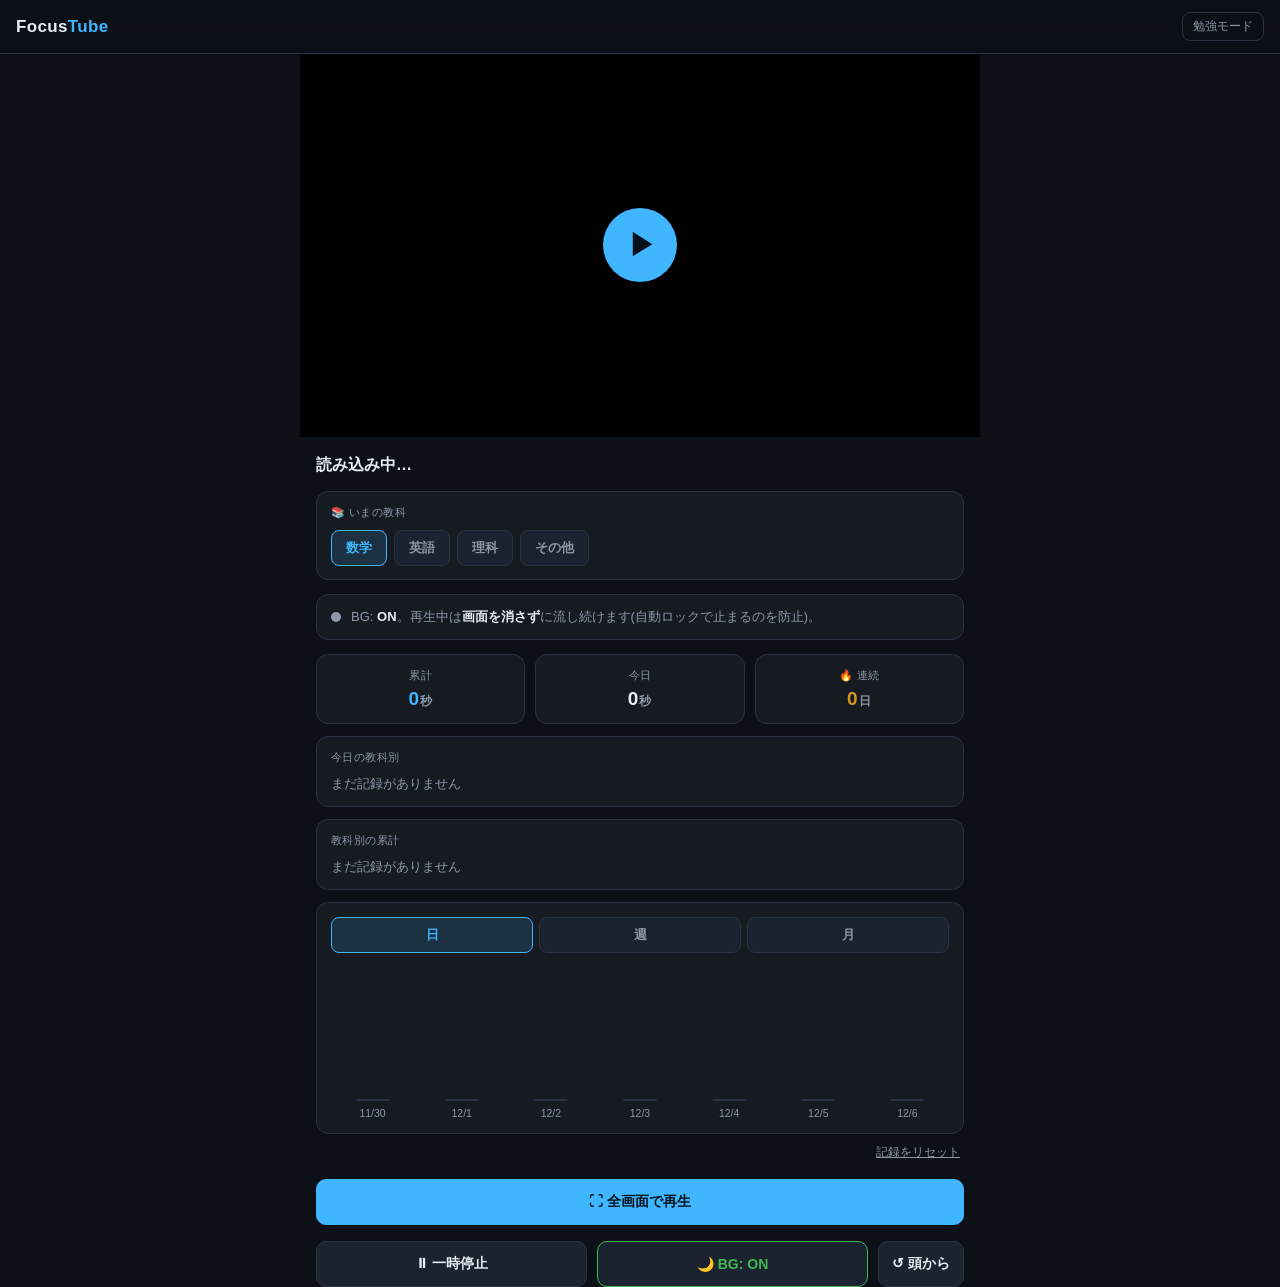
==== index.html @ b12ee4c7 "教科から国語・社会を削除し、教科別の累計を追加 - 教科リストを 数学/英語/理科/その他 に変更 - 全期間の「教科別の累計」をバー付きで表示 - 今日/累計の描画を共通関数にまとめて整理" ====
<!DOCTYPE html>
<html lang="ja">
<head>
<meta charset="UTF-8">
<meta name="viewport" content="width=device-width, initial-scale=1.0, viewport-fit=cover">
<meta name="apple-mobile-web-app-capable" content="yes">
<meta name="apple-mobile-web-app-status-bar-style" content="black-translucent">
<meta name="apple-mobile-web-app-title" content="FocusTube">
<meta name="theme-color" content="#0d1117">
<link rel="manifest" href="manifest.webmanifest">
<link rel="icon" href="icon.svg" type="image/svg+xml">
<link rel="apple-touch-icon" sizes="180x180" href="apple-touch-icon.png">
<title>FocusTube · 勉強BGM</title>
<style>
:root{
  --bg:#0d1117; --panel:#161b22; --panel2:#1c2330; --line:#2a3344;
  --text:#e6edf3; --sub:#8b97a8; --accent:#3fb6ff; --accent-dim:rgba(63,182,255,.14);
  --ok:#3fb950; --warn:#d29922; --err:#ff7b72;
}
*{margin:0;padding:0;box-sizing:border-box;-webkit-tap-highlight-color:transparent}
body{
  background:var(--bg); color:var(--text);
  font-family:-apple-system,"Hiragino Sans","Noto Sans JP",sans-serif;
  min-height:100vh; padding-bottom:env(safe-area-inset-bottom);
}
header{
  position:sticky;top:0;z-index:10;
  background:rgba(13,17,23,.92); backdrop-filter:blur(12px);
  border-bottom:1px solid var(--line);
  padding:calc(12px + env(safe-area-inset-top)) 16px 12px;
  display:flex;align-items:center;justify-content:space-between;
}
header h1{font-size:17px;font-weight:700;letter-spacing:.02em}
header h1 span{color:var(--accent)}
header .badge{font-size:12px;color:var(--sub);border:1px solid var(--line);border-radius:8px;padding:5px 10px}

#playerWrap{
  position:sticky; top:calc(49px + env(safe-area-inset-top)); z-index:9;
  background:#000; aspect-ratio:16/9;
  max-width:680px; margin:0 auto; overflow:hidden;
}
#playerWrap iframe{width:100%;height:100%;display:block}
#poster{
  position:absolute; inset:0; z-index:2; cursor:pointer;
  background-size:cover; background-position:center;
  display:flex; align-items:center; justify-content:center;
}
#poster::before{content:"";position:absolute;inset:0;background:rgba(0,0,0,.35)}
#poster.hide{display:none}
#playBtn{
  position:relative; z-index:1;
  width:74px; height:74px; border-radius:50%;
  background:var(--accent); color:#06121c;
  display:flex; align-items:center; justify-content:center;
  font-size:30px; box-shadow:0 6px 24px rgba(0,0,0,.5);
}
#playBtn span{margin-left:5px}

#info{max-width:680px;margin:0 auto;padding:16px 16px 0}
#vTitle{font-size:16px;font-weight:700;line-height:1.5}

#subjCard{margin-top:14px;background:var(--panel);border:1px solid var(--line);border-radius:12px;padding:13px 14px}
#subjCard .lbl{font-size:11px;color:var(--sub);letter-spacing:.04em;margin-bottom:10px}
#subjBtns{display:flex;flex-wrap:wrap;gap:7px}
#subjBtns .subj{
  background:var(--panel2);border:1px solid var(--line);color:var(--sub);
  border-radius:8px;padding:8px 14px;font-size:13px;font-weight:600;cursor:pointer;
}
#subjBtns .subj.on{background:var(--accent-dim);border-color:var(--accent);color:var(--accent)}

.subjList{margin-top:12px;background:var(--panel);border:1px solid var(--line);border-radius:12px;padding:13px 14px}
.subjList .lbl{font-size:11px;color:var(--sub);letter-spacing:.04em;margin-bottom:11px}
.subjList .row{display:flex;align-items:center;gap:10px;margin-top:9px}
.subjList .row:first-of-type{margin-top:0}
.subjList .nm{font-size:13px;width:50px;min-width:50px;color:var(--text)}
.subjList .barwrap{flex:1;background:var(--panel2);border-radius:6px;height:9px;overflow:hidden}
.subjList .barwrap .b{display:block;height:100%;background:linear-gradient(90deg,var(--accent),#2b7fb8);border-radius:6px;transition:width .3s}
.subjList .tm{font-size:12px;color:var(--sub);min-width:64px;text-align:right;font-variant-numeric:tabular-nums}
.subjList .tm small{margin:0 1px}
.subjList .empty{font-size:12.5px;color:var(--sub)}
#subjTotal .barwrap .b{background:linear-gradient(90deg,var(--warn),#a06f10)}

#bgState{
  margin-top:14px;display:flex;align-items:center;gap:10px;
  background:var(--panel);border:1px solid var(--line);border-radius:12px;padding:12px 14px;
}
#bgDot{width:10px;min-width:10px;height:10px;border-radius:50%;background:var(--sub);transition:background .2s}
#bgDot.on{background:var(--ok);box-shadow:0 0 8px var(--ok)}
#bgText{font-size:13px;color:var(--sub);line-height:1.6}
#bgText b{color:var(--text)}

#stats{margin-top:14px;display:flex;gap:10px}
#stats .stat{flex:1;background:var(--panel);border:1px solid var(--line);border-radius:12px;padding:13px 10px;text-align:center}
#stats .stat .k{font-size:11px;color:var(--sub);letter-spacing:.04em}
#stats .stat .v{font-size:19px;font-weight:700;margin-top:5px;font-variant-numeric:tabular-nums}
#stats .stat .v small{font-size:12px;color:var(--sub);font-weight:600;margin:0 1px}
#stats .stat.total .v{color:var(--accent)}
#stats .stat.streak .v{color:var(--warn)}

#chartCard{margin-top:12px;background:var(--panel);border:1px solid var(--line);border-radius:12px;padding:14px}
#chartTabs{display:flex;gap:6px;margin-bottom:14px}
#chartTabs .tab{flex:1;background:var(--panel2);border:1px solid var(--line);color:var(--sub);border-radius:8px;padding:8px;font-size:13px;font-weight:600;cursor:pointer}
#chartTabs .tab.on{background:var(--accent-dim);border-color:var(--accent);color:var(--accent)}
#chart{display:flex;align-items:flex-end;gap:6px;height:152px}
#chart .col{flex:1;display:flex;flex-direction:column;align-items:center;height:100%;justify-content:flex-end;min-width:0}
#chart .bval{font-size:10px;color:var(--sub);margin-bottom:4px;height:12px;white-space:nowrap;font-variant-numeric:tabular-nums}
#chart .barwrap{flex:1;width:100%;display:flex;align-items:flex-end;justify-content:center}
#chart .bar{width:72%;max-width:34px;min-height:2px;background:linear-gradient(180deg,var(--accent),#2b7fb8);border-radius:5px 5px 0 0;transition:height .3s}
#chart .col.zero .bar{background:var(--line)}
#chart .blab{font-size:10.5px;color:var(--sub);margin-top:6px;white-space:nowrap}

#resetWrap{text-align:right;margin-top:8px}
#resetBtn{background:none;border:none;color:var(--sub);font-size:12px;cursor:pointer;text-decoration:underline;padding:2px 4px}

.controls{max-width:680px;margin:16px auto 0;padding:0 16px;display:flex;gap:10px}
.controls button{
  flex:1;background:var(--panel2);color:var(--text);border:1px solid var(--line);
  border-radius:10px;padding:13px;font-size:14px;font-weight:600;cursor:pointer;
}
.controls button:active{background:var(--panel)}
#bgToggle.on{border-color:var(--ok);color:var(--ok)}
#replay{flex:0 0 auto}
#fsBtn{background:var(--accent);color:#06121c;border-color:var(--accent);font-weight:700}
</style>
</head>
<body>

<header>
  <h1>Focus<span>Tube</span></h1>
  <span class="badge">勉強モード</span>
</header>

<div id="playerWrap">
  <div id="player"></div>
  <div id="poster" style="background-image:url('https://i.ytimg.com/vi/vr9dLvJs7VE/hqdefault.jpg')">
    <div id="playBtn"><span>▶</span></div>
  </div>
</div>

<div id="info">
  <div id="vTitle">読み込み中…</div>

  <div id="subjCard">
    <div class="lbl">📚 いまの教科</div>
    <div id="subjBtns"></div>
  </div>

  <div id="bgState">
    <span id="bgDot"></span>
    <span id="bgText">BG: <b>ON</b>。再生中は<b>画面を消さず</b>に流し続けます(自動ロックで止まるのを防止)。</span>
  </div>
  <div id="stats">
    <div class="stat total"><div class="k">累計</div><div class="v" id="totalV">0<small>秒</small></div></div>
    <div class="stat"><div class="k">今日</div><div class="v" id="todayV">0<small>秒</small></div></div>
    <div class="stat streak"><div class="k">🔥 連続</div><div class="v" id="streakV">0<small>日</small></div></div>
  </div>
  <div id="subjBreak" class="subjList"></div>
  <div id="subjTotal" class="subjList"></div>
  <div id="chartCard">
    <div id="chartTabs">
      <button class="tab on" data-m="day">日</button>
      <button class="tab" data-m="week">週</button>
      <button class="tab" data-m="month">月</button>
    </div>
    <div id="chart"></div>
  </div>
  <div id="resetWrap"><button id="resetBtn">記録をリセット</button></div>
</div>

<div class="controls">
  <button id="fsBtn">⛶ 全画面で再生</button>
</div>
<div class="controls">
  <button id="playPause">⏸ 一時停止</button>
  <button id="bgToggle" class="on">🌙 BG: ON</button>
  <button id="replay">↺ 頭から</button>
</div>

<!-- 音声セッションを保持するための無音ループ(裏再生の安定化用) -->
<audio id="silence" loop preload="auto" playsinline
  src="[data-uri]"></audio>

<script>
// ▼ 固定する勉強用BGM動画ID(https://youtu.be/vr9dLvJs7VE)
const FIXED_ID = 'vr9dLvJs7VE';

let player = null, apiReady = false;
let currentTitle = '';
let bgEnabled = true, isPlaying = false, posTimer = null;
const $ = id => document.getElementById(id);
const silence = $('silence');

/* ===================== 再生時間の記録(日別) ===================== */
const DAYS_KEY = 'focusTube.single.days';
let days = {};
try{ days = JSON.parse(localStorage.getItem(DAYS_KEY)) || {}; }catch(e){ days = {}; }
let lastCT = null, lastWall = null, statsTimer = null, rafId = null, shownSec = -1, chartMode = 'day';

const dayKey = d => (d || new Date()).toLocaleDateString('sv'); // YYYY-MM-DD(ローカル日付)
function saveDays(){ try{ localStorage.setItem(DAYS_KEY, JSON.stringify(days)); }catch(e){} }

/* ---- 教科ごとの記録 ---- */
const SUBJECTS = ['数学','英語','理科','その他'];
const SUBJ_KEY = 'focusTube.subjects.days';     // { 'YYYY-MM-DD': { 教科: 秒 } }
const SUBJ_CUR_KEY = 'focusTube.subjects.current';
let subjDays = {};
try{ subjDays = JSON.parse(localStorage.getItem(SUBJ_KEY)) || {}; }catch(e){ subjDays = {}; }
let curSubj = localStorage.getItem(SUBJ_CUR_KEY) || SUBJECTS[0];
if (!SUBJECTS.includes(curSubj)) curSubj = SUBJECTS[0];
function saveSubj(){ try{ localStorage.setItem(SUBJ_KEY, JSON.stringify(subjDays)); }catch(e){} }

// 旧バージョンの累計データがあれば引き継ぐ
(function migrate(){
  if (Object.keys(days).length) return;
  const old = parseFloat(localStorage.getItem('focusTube.single.totalSec'));
  if (old > 0){ days[dayKey()] = old; saveDays(); }
})();

function curTime(){
  try{ return (player && player.getCurrentTime) ? player.getCurrentTime() : null; }
  catch(e){ return null; }
}
function isReallyPlaying(){
  try{ return !!(player && player.getPlayerState && player.getPlayerState() === YT.PlayerState.PLAYING); }
  catch(e){ return false; }
}
// --- 計測(データ): 動画の再生位置と実時刻の「小さい方」だけ加算 ---
function accumulate(){
  const ct = curTime(), now = Date.now();
  if (lastCT != null && lastWall != null && ct != null){
    const add = Math.min(ct - lastCT, (now - lastWall) / 1000);
    if (add > 0 && add < 60){
      const k = dayKey();
      days[k] = (days[k] || 0) + add; saveDays();
      const sd = subjDays[k] || (subjDays[k] = {});
      sd[curSubj] = (sd[curSubj] || 0) + add; saveSubj();
    }
  }
  lastCT = ct; lastWall = now;
}
function paintLoop(){
  rafId = requestAnimationFrame(paintLoop);
  const sec = Math.floor(days[dayKey()] || 0);
  if (sec !== shownSec){ shownSec = sec; renderStats(); }
}
function startStatsLoop(){
  if (!statsTimer){ lastCT = null; lastWall = null; statsTimer = setInterval(accumulate, 1000); }
  if (rafId == null){ shownSec = -1; rafId = requestAnimationFrame(paintLoop); }
}
function stopStatsLoop(){
  accumulate();
  if (statsTimer){ clearInterval(statsTimer); statsTimer = null; }
  if (rafId != null){ cancelAnimationFrame(rafId); rafId = null; }
  lastCT = null; lastWall = null;
}

function fmt(sec){
  sec = Math.floor(sec);
  const h = Math.floor(sec/3600), m = Math.floor(sec%3600/60), s = sec%60;
  if (h > 0) return h+'<small>時間</small>'+m+'<small>分</small>';
  if (m > 0) return m+'<small>分</small>'+s+'<small>秒</small>';
  return s+'<small>秒</small>';
}
function fmtShort(sec){
  if (sec >= 3600){ const h = sec/3600; return (h >= 10 ? Math.round(h) : (Math.round(h*10)/10)) + 'h'; }
  if (sec >= 60) return Math.round(sec/60) + 'm';
  return Math.round(sec) + 's';
}

function lastDays(n){
  const arr = [];
  for (let i = n-1; i >= 0; i--){
    const d = new Date(); d.setDate(d.getDate() - i);
    arr.push({ label:(d.getMonth()+1)+'/'+d.getDate(), sec: days[dayKey(d)] || 0 });
  }
  return arr;
}
function weekStart(date){
  const x = new Date(date); const dow = (x.getDay()+6) % 7; // 月曜始まり
  x.setDate(x.getDate() - dow); x.setHours(0,0,0,0); return x;
}
function lastWeeks(n){
  const arr = []; const cur = weekStart(new Date());
  for (let i = n-1; i >= 0; i--){
    const ws = new Date(cur); ws.setDate(ws.getDate() - i*7);
    let sec = 0;
    for (let j = 0; j < 7; j++){ const d = new Date(ws); d.setDate(d.getDate()+j); sec += days[dayKey(d)] || 0; }
    arr.push({ label:(ws.getMonth()+1)+'/'+ws.getDate(), sec });
  }
  return arr;
}
function lastMonths(n){
  const arr = []; const now = new Date();
  for (let i = n-1; i >= 0; i--){
    const m = new Date(now.getFullYear(), now.getMonth()-i, 1);
    const prefix = dayKey(m).slice(0,7); // YYYY-MM
    let sec = 0;
    for (const k in days){ if (k.slice(0,7) === prefix) sec += days[k]; }
    arr.push({ label:(m.getMonth()+1)+'月', sec });
  }
  return arr;
}

function renderChart(){
  const data = chartMode==='day' ? lastDays(7) : chartMode==='week' ? lastWeeks(6) : lastMonths(6);
  const max = Math.max(1, ...data.map(d => d.sec));
  $('chart').innerHTML = data.map(d => {
    const h = d.sec > 0 ? Math.max(4, Math.round(d.sec/max*100)) : 0;
    return '<div class="col'+(d.sec>0?'':' zero')+'">'+
      '<div class="bval">'+(d.sec>0 ? fmtShort(d.sec) : '')+'</div>'+
      '<div class="barwrap"><div class="bar" style="height:'+h+'%"></div></div>'+
      '<div class="blab">'+d.label+'</div></div>';
  }).join('');
}
// 連続記録: 1分以上勉強した日が何日続いているか(今日がまだなら昨日から数える)
function calcStreak(){
  const MIN = 60;
  let streak = 0;
  const d = new Date();
  if (!((days[dayKey(d)] || 0) >= MIN)) d.setDate(d.getDate() - 1);
  while ((days[dayKey(d)] || 0) >= MIN){ streak++; d.setDate(d.getDate() - 1); }
  return streak;
}

function renderSubjBtns(){
  $('subjBtns').innerHTML = SUBJECTS.map(s =>
    '<button class="subj'+(s===curSubj?' on':'')+'" data-s="'+s+'">'+s+'</button>').join('');
  document.querySelectorAll('#subjBtns .subj').forEach(b => {
    b.onclick = () => {
      if (statsTimer) accumulate(); // 切替前にここまでの分を今の教科へ確定
      curSubj = b.dataset.s;
      try{ localStorage.setItem(SUBJ_CUR_KEY, curSubj); }catch(e){}
      document.querySelectorAll('#subjBtns .subj').forEach(x => x.classList.toggle('on', x === b));
    };
  });
}

// 全期間の教科別合計
function aggSubjTotals(){
  const t = {};
  for (const k in subjDays){
    const sd = subjDays[k];
    for (const s in sd){ t[s] = (t[s] || 0) + sd[s]; }
  }
  return t;
}
// 教科ごとの時間をバー付きで描画(sd: {教科:秒})
function renderSubjRows(wrapId, sd, label){
  const rows = Object.keys(sd).map(s => ({ name:s, sec: sd[s] || 0 }))
    .filter(r => r.sec > 0).sort((a,b) => b.sec - a.sec);
  const wrap = $(wrapId);
  if (!rows.length){
    wrap.innerHTML = '<div class="lbl">'+label+'</div><div class="empty">まだ記録がありません</div>';
    return;
  }
  const max = Math.max(...rows.map(r => r.sec));
  wrap.innerHTML = '<div class="lbl">'+label+'</div>' + rows.map(r =>
    '<div class="row"><span class="nm">'+r.name+'</span>'+
    '<span class="barwrap"><span class="b" style="width:'+Math.max(6, Math.round(r.sec/max*100))+'%"></span></span>'+
    '<span class="tm">'+fmt(r.sec)+'</span></div>').join('');
}
function renderSubjBreak(){
  renderSubjRows('subjBreak', subjDays[dayKey()] || {}, '今日の教科別');
  renderSubjRows('subjTotal', aggSubjTotals(), '教科別の累計');
}

function renderStats(){
  const total = Object.values(days).reduce((a,b) => a+b, 0);
  $('totalV').innerHTML = fmt(total);
  $('todayV').innerHTML = fmt(days[dayKey()] || 0);
  $('streakV').innerHTML = calcStreak() + '<small>日</small>';
  renderSubjBreak();
  renderChart();
}

/* ===================== YouTube IFRAME API ===================== */
const tag = document.createElement('script');
tag.src = 'https://www.youtube.com/iframe_api';
document.head.appendChild(tag);
window.onYouTubeIframeAPIReady = function(){
  apiReady = true;
  createPlayer();
};

function createPlayer(){
  fetchTitle(FIXED_ID);
  player = new YT.Player('player', {
    videoId: FIXED_ID,
    playerVars: { rel:0, playsinline:1, iv_load_policy:3, modestbranding:1 },
    events: {
      onReady: () => {}, // 自動再生はしない(ポスターのタップ or 全画面ボタンで開始)
      onStateChange: onState,
      onError: onError
    }
  });
}

// サムネイル+再生ボタン。タップで確実に再生を開始する
$('poster').onclick = () => {
  if (bgEnabled){ silence.play().catch(()=>{}); }
  if (player && player.playVideo) player.playVideo();
};

function onState(e){
  if (e.data === YT.PlayerState.PLAYING){
    isPlaying = true;
    $('poster').classList.add('hide');
    $('playPause').textContent = '⏸ 一時停止';
    setBgDot(true);
    if (bgEnabled){ startSilence(); acquireWake(); }
    updateMediaSession('playing');
    startPositionSync();
    startStatsLoop();
  } else if (e.data === YT.PlayerState.PAUSED){
    isPlaying = false;
    $('playPause').textContent = '▶ 再生';
    setBgDot(false);
    updateMediaSession('paused');
    stopPositionSync();
    accumulate();
    releaseWake();
  } else if (e.data === YT.PlayerState.ENDED){
    isPlaying = false;
    $('playPause').textContent = '▶ 再生';
    setBgDot(false);
    stopSilence();
    stopPositionSync();
    accumulate();
    releaseWake();
  }
}

function onError(e){
  $('vTitle').textContent = 'この動画は再生できませんでした(エラー' + e.data + ')。埋め込み再生が許可されているか確認してください。';
}

async function fetchTitle(id){
  try{
    const r = await fetch('https://noembed.com/embed?url=https://www.youtube.com/watch?v=' + id);
    const j = await r.json();
    currentTitle = j.title || ('動画 ' + id);
  }catch(e){
    currentTitle = '動画 ' + id;
  }
  $('vTitle').textContent = currentTitle;
  setMediaMetadata();
}

/* ---- バックグラウンド再生の安定化 ---- */
function setBgDot(on){ $('bgDot').classList.toggle('on', on); }
function startSilence(){ silence.volume = 0; silence.play().catch(()=>{}); }
function stopSilence(){ try{ silence.pause(); }catch(e){} }

let wakeLock = null;
async function acquireWake(){
  if (!('wakeLock' in navigator) || !bgEnabled) return;
  try{
    wakeLock = await navigator.wakeLock.request('screen');
    wakeLock.addEventListener('release', () => { wakeLock = null; });
  }catch(e){}
}
async function releaseWake(){
  try{ if (wakeLock){ const w = wakeLock; wakeLock = null; await w.release(); } }catch(e){}
}

function onVisible(){
  startStatsLoop();
  if (bgEnabled && isPlaying && player){
    try{ if (player.getPlayerState() !== YT.PlayerState.PLAYING) player.playVideo(); }catch(e){}
    acquireWake();
  }
  if (isReallyPlaying()) startPositionSync();
}
document.addEventListener('visibilitychange', () => {
  if (document.visibilityState === 'hidden'){
    stopStatsLoop();
    stopPositionSync();
  } else {
    onVisible();
  }
});
window.addEventListener('pageshow', () => { if (document.visibilityState !== 'hidden') onVisible(); });
window.addEventListener('pagehide', stopStatsLoop);
window.addEventListener('beforeunload', () => accumulate());

// MediaSession(ロック画面 / 通知のメディア操作)
function setMediaMetadata(){
  if (!('mediaSession' in navigator)) return;
  navigator.mediaSession.metadata = new MediaMetadata({
    title: currentTitle || 'FocusTube',
    artist: 'FocusTube',
    artwork: [
      { src:'https://i.ytimg.com/vi/'+FIXED_ID+'/mqdefault.jpg', sizes:'320x180', type:'image/jpeg' },
      { src:'https://i.ytimg.com/vi/'+FIXED_ID+'/hqdefault.jpg', sizes:'480x360', type:'image/jpeg' }
    ]
  });
}
function updateMediaSession(state){
  if (!('mediaSession' in navigator)) return;
  navigator.mediaSession.playbackState = state;
}
function setupMediaHandlers(){
  if (!('mediaSession' in navigator)) return;
  const set = (a, fn) => { try{ navigator.mediaSession.setActionHandler(a, fn); }catch(e){} };
  set('play',  () => { if(player) player.playVideo(); });
  set('pause', () => { if(player) player.pauseVideo(); });
  set('seekbackward', d => { if(player) player.seekTo(Math.max(0, player.getCurrentTime() - (d.seekOffset||10)), true); });
  set('seekforward',  d => { if(player) player.seekTo(player.getCurrentTime() + (d.seekOffset||10), true); });
  set('seekto', d => { if(player && d.seekTime!=null) player.seekTo(d.seekTime, true); });
  set('stop',  () => { if(player) player.pauseVideo(); });
}

function startPositionSync(){
  if (!('mediaSession' in navigator) || !('setPositionState' in navigator.mediaSession)) return;
  stopPositionSync();
  posTimer = setInterval(() => {
    try{
      const dur = player.getDuration(), pos = player.getCurrentTime();
      if (dur > 0) navigator.mediaSession.setPositionState({ duration:dur, position:Math.min(pos,dur), playbackRate:1 });
    }catch(e){}
  }, 1000);
}
function stopPositionSync(){ if(posTimer){ clearInterval(posTimer); posTimer = null; } }

/* ---- 動画コントロール ---- */
$('playPause').onclick = () => {
  if (!player) return;
  if (isPlaying) player.pauseVideo(); else player.playVideo();
};
$('bgToggle').onclick = () => {
  bgEnabled = !bgEnabled;
  const b = $('bgToggle');
  b.classList.toggle('on', bgEnabled);
  b.textContent = bgEnabled ? '🌙 BG: ON' : '🌙 BG: OFF';
  $('bgText').innerHTML = bgEnabled
    ? 'BG: <b>ON</b>。再生中は<b>画面を消さず</b>に流し続けます(自動ロックで止まるのを防止)。'
    : 'BG: <b>OFF</b>。画面が自動でロックされると再生も止まります。';
  if (bgEnabled && isPlaying){ startSilence(); acquireWake(); }
  else { stopSilence(); releaseWake(); }
};
$('replay').onclick = () => { if(player){ player.seekTo(0, true); player.playVideo(); } };
// 再生して全画面にする
$('fsBtn').onclick = () => {
  if (player && player.playVideo) player.playVideo();
  const iframe = (player && player.getIframe) ? player.getIframe() : null;
  // iframe → ラッパーの順で全画面APIを試す(ブラウザ差を吸収)
  const targets = [iframe, $('playerWrap')].filter(Boolean);
  for (const el of targets){
    const req = el.requestFullscreen || el.webkitRequestFullscreen ||
                el.webkitEnterFullscreen || el.mozRequestFullScreen || el.msRequestFullscreen;
    if (req){ try{ req.call(el); return; }catch(e){} }
  }
};
$('resetBtn').onclick = () => {
  if (!confirm('すべての再生記録をリセットしますか?')) return;
  days = {}; saveDays();
  subjDays = {}; saveSubj();
  renderStats();
};

document.querySelectorAll('#chartTabs .tab').forEach(t => {
  t.onclick = () => {
    chartMode = t.dataset.m;
    document.querySelectorAll('#chartTabs .tab').forEach(x => x.classList.toggle('on', x === t));
    renderChart();
  };
});

renderSubjBtns();
renderStats();
setupMediaHandlers();
if (document.visibilityState !== 'hidden') startStatsLoop();

if ('serviceWorker' in navigator) navigator.serviceWorker.register('sw.js').catch(()=>{});
</script>
</body>
</html>
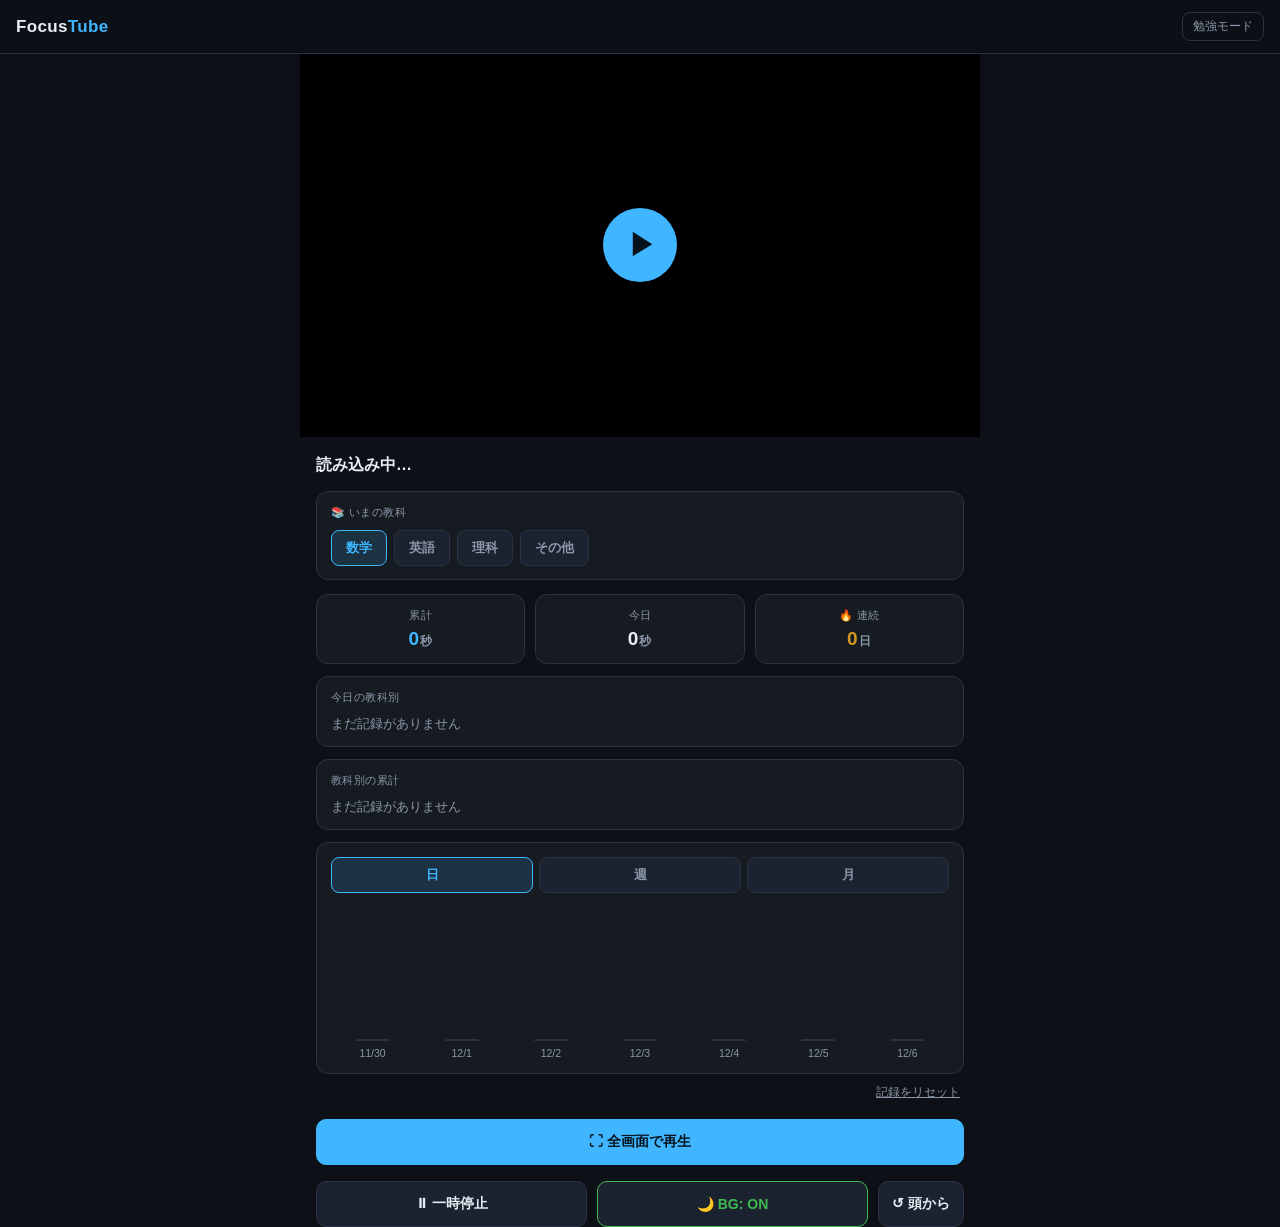
==== commit 510d0c8e: "BGの説明カードを削除 再生状態を示すドットと「BG: ON…」の説明文(#bgState)を撤去。 🌙 BG トグルボタンの機能はそのまま維持。" ====
--- a/index.html
+++ b/index.html
@@ -80,15 +80,6 @@
 .subjList .empty{font-size:12.5px;color:var(--sub)}
 #subjTotal .barwrap .b{background:linear-gradient(90deg,var(--warn),#a06f10)}
 
-#bgState{
-  margin-top:14px;display:flex;align-items:center;gap:10px;
-  background:var(--panel);border:1px solid var(--line);border-radius:12px;padding:12px 14px;
-}
-#bgDot{width:10px;min-width:10px;height:10px;border-radius:50%;background:var(--sub);transition:background .2s}
-#bgDot.on{background:var(--ok);box-shadow:0 0 8px var(--ok)}
-#bgText{font-size:13px;color:var(--sub);line-height:1.6}
-#bgText b{color:var(--text)}
-
 #stats{margin-top:14px;display:flex;gap:10px}
 #stats .stat{flex:1;background:var(--panel);border:1px solid var(--line);border-radius:12px;padding:13px 10px;text-align:center}
 #stats .stat .k{font-size:11px;color:var(--sub);letter-spacing:.04em}
@@ -145,10 +136,6 @@
     <div id="subjBtns"></div>
   </div>
 
-  <div id="bgState">
-    <span id="bgDot"></span>
-    <span id="bgText">BG: <b>ON</b>。再生中は<b>画面を消さず</b>に流し続けます(自動ロックで止まるのを防止)。</span>
-  </div>
   <div id="stats">
     <div class="stat total"><div class="k">累計</div><div class="v" id="totalV">0<small>秒</small></div></div>
     <div class="stat"><div class="k">今日</div><div class="v" id="todayV">0<small>秒</small></div></div>
@@ -406,7 +393,6 @@
     isPlaying = true;
     $('poster').classList.add('hide');
     $('playPause').textContent = '⏸ 一時停止';
-    setBgDot(true);
     if (bgEnabled){ startSilence(); acquireWake(); }
     updateMediaSession('playing');
     startPositionSync();
@@ -414,7 +400,6 @@
   } else if (e.data === YT.PlayerState.PAUSED){
     isPlaying = false;
     $('playPause').textContent = '▶ 再生';
-    setBgDot(false);
     updateMediaSession('paused');
     stopPositionSync();
     accumulate();
@@ -422,7 +407,6 @@
   } else if (e.data === YT.PlayerState.ENDED){
     isPlaying = false;
     $('playPause').textContent = '▶ 再生';
-    setBgDot(false);
     stopSilence();
     stopPositionSync();
     accumulate();
@@ -447,7 +431,6 @@
 }
 
 /* ---- バックグラウンド再生の安定化 ---- */
-function setBgDot(on){ $('bgDot').classList.toggle('on', on); }
 function startSilence(){ silence.volume = 0; silence.play().catch(()=>{}); }
 function stopSilence(){ try{ silence.pause(); }catch(e){} }
 
@@ -532,9 +515,6 @@
   const b = $('bgToggle');
   b.classList.toggle('on', bgEnabled);
   b.textContent = bgEnabled ? '🌙 BG: ON' : '🌙 BG: OFF';
-  $('bgText').innerHTML = bgEnabled
-    ? 'BG: <b>ON</b>。再生中は<b>画面を消さず</b>に流し続けます(自動ロックで止まるのを防止)。'
-    : 'BG: <b>OFF</b>。画面が自動でロックされると再生も止まります。';
   if (bgEnabled && isPlaying){ startSilence(); acquireWake(); }
   else { stopSilence(); releaseWake(); }
 };
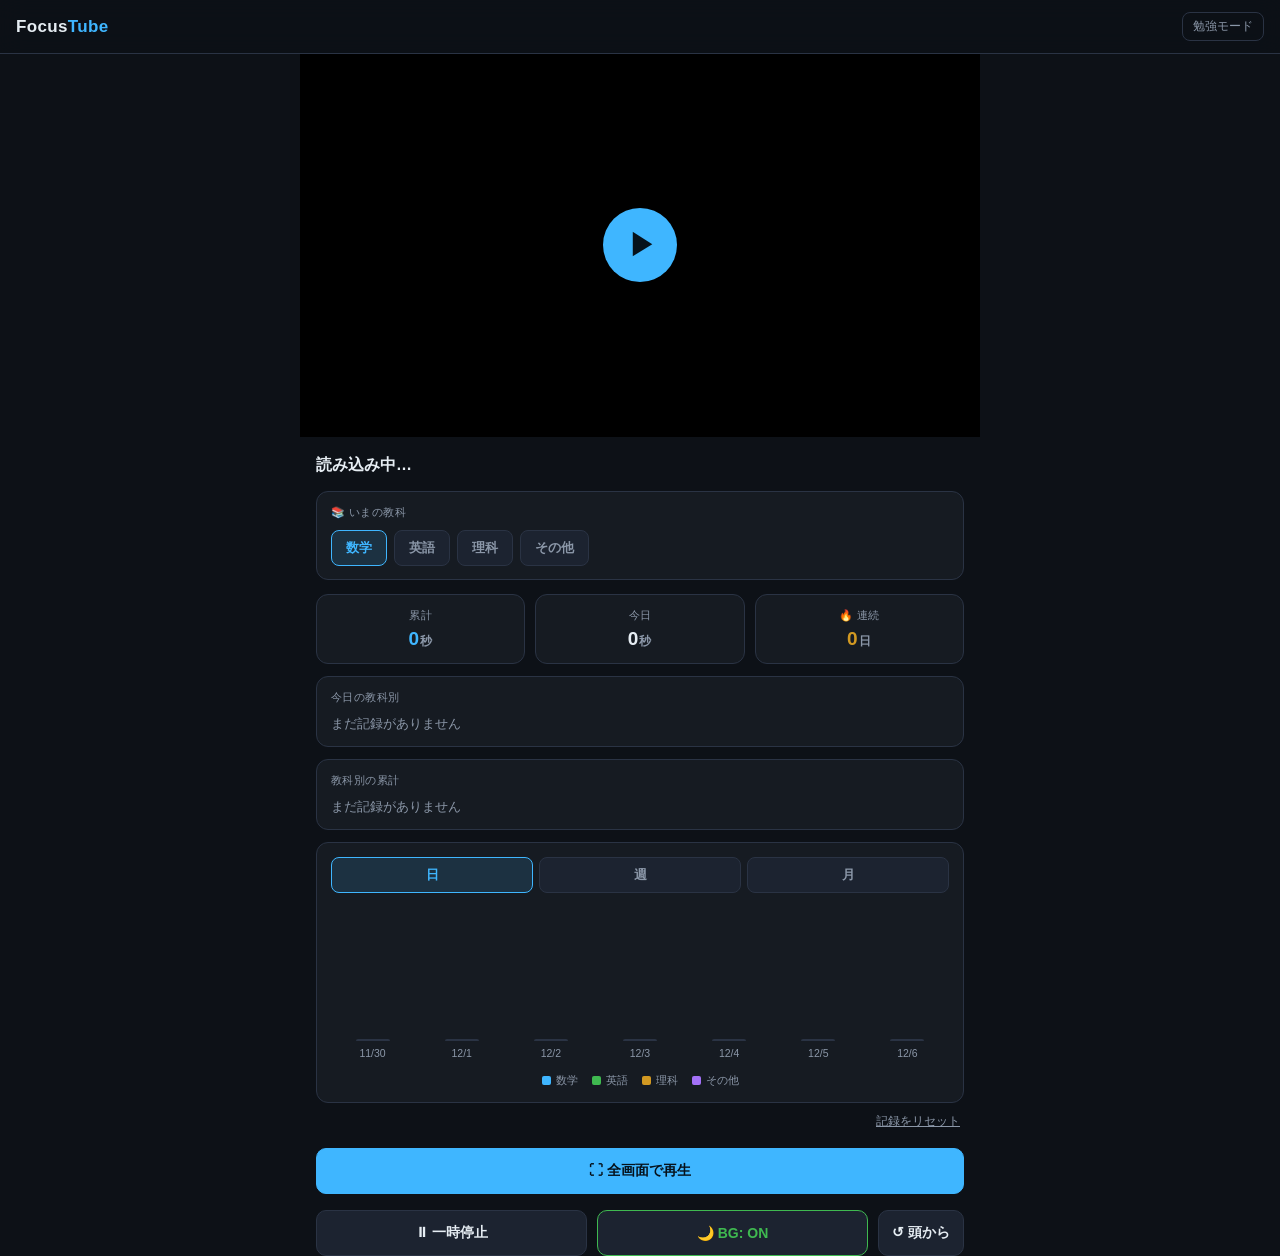
==== commit 344a6c49: "日別グラフを教科別の色分け(積み上げ)に変更 - 各棒を教科ごとの色で積み上げ表示し、どの教科をどれだけやったか可視化 - 日/週/月のすべてのモードで教科別に集計 - グラフ下に色の凡例を追加 - " ====
--- a/index.html
+++ b/index.html
@@ -96,9 +96,13 @@
 #chart .col{flex:1;display:flex;flex-direction:column;align-items:center;height:100%;justify-content:flex-end;min-width:0}
 #chart .bval{font-size:10px;color:var(--sub);margin-bottom:4px;height:12px;white-space:nowrap;font-variant-numeric:tabular-nums}
 #chart .barwrap{flex:1;width:100%;display:flex;align-items:flex-end;justify-content:center}
-#chart .bar{width:72%;max-width:34px;min-height:2px;background:linear-gradient(180deg,var(--accent),#2b7fb8);border-radius:5px 5px 0 0;transition:height .3s}
+#chart .bar{width:72%;max-width:34px;min-height:2px;border-radius:5px 5px 0 0;overflow:hidden;display:flex;flex-direction:column-reverse;transition:height .3s}
+#chart .seg{display:block;width:100%}
 #chart .col.zero .bar{background:var(--line)}
 #chart .blab{font-size:10.5px;color:var(--sub);margin-top:6px;white-space:nowrap}
+#chartLegend{display:flex;flex-wrap:wrap;gap:8px 14px;justify-content:center;margin-top:14px}
+#chartLegend .lg{display:flex;align-items:center;gap:5px;font-size:11px;color:var(--sub)}
+#chartLegend .dot{width:9px;height:9px;border-radius:2px}
 
 #resetWrap{text-align:right;margin-top:8px}
 #resetBtn{background:none;border:none;color:var(--sub);font-size:12px;cursor:pointer;text-decoration:underline;padding:2px 4px}
@@ -150,6 +154,7 @@
       <button class="tab" data-m="month">月</button>
     </div>
     <div id="chart"></div>
+    <div id="chartLegend"></div>
   </div>
   <div id="resetWrap"><button id="resetBtn">記録をリセット</button></div>
 </div>
@@ -188,6 +193,13 @@
 
 /* ---- 教科ごとの記録 ---- */
 const SUBJECTS = ['数学','英語','理科','その他'];
+// 教科ごとの色(グラフ・凡例で共通)
+const SUBJ_COLORS = {
+  '数学':'#3fb6ff', '英語':'#3fb950', '理科':'#d29922', 'その他':'#a371f7',
+  '国語':'#ff7b72', '社会':'#f778ba'  // 旧教科のデータが残っていても色をつける
+};
+const UNTRACKED_COLOR = '#46506a';     // 教科未設定で計測した分
+function subjColor(s){ return SUBJ_COLORS[s] || '#7d8aa0'; }
 const SUBJ_KEY = 'focusTube.subjects.days';     // { 'YYYY-MM-DD': { 教科: 秒 } }
 const SUBJ_CUR_KEY = 'focusTube.subjects.current';
 let subjDays = {};
@@ -254,11 +266,17 @@
   return Math.round(sec) + 's';
 }
 
+// 指定した日キーの教科別内訳を subs に足し込む
+function addSubs(subs, k){
+  const sd = subjDays[k]; if (!sd) return;
+  for (const s in sd){ subs[s] = (subs[s] || 0) + sd[s]; }
+}
 function lastDays(n){
   const arr = [];
   for (let i = n-1; i >= 0; i--){
     const d = new Date(); d.setDate(d.getDate() - i);
-    arr.push({ label:(d.getMonth()+1)+'/'+d.getDate(), sec: days[dayKey(d)] || 0 });
+    const k = dayKey(d); const subs = {}; addSubs(subs, k);
+    arr.push({ label:(d.getMonth()+1)+'/'+d.getDate(), sec: days[k] || 0, subs });
   }
   return arr;
 }
@@ -270,9 +288,9 @@
   const arr = []; const cur = weekStart(new Date());
   for (let i = n-1; i >= 0; i--){
     const ws = new Date(cur); ws.setDate(ws.getDate() - i*7);
-    let sec = 0;
-    for (let j = 0; j < 7; j++){ const d = new Date(ws); d.setDate(d.getDate()+j); sec += days[dayKey(d)] || 0; }
-    arr.push({ label:(ws.getMonth()+1)+'/'+ws.getDate(), sec });
+    let sec = 0; const subs = {};
+    for (let j = 0; j < 7; j++){ const d = new Date(ws); d.setDate(d.getDate()+j); const k = dayKey(d); sec += days[k] || 0; addSubs(subs, k); }
+    arr.push({ label:(ws.getMonth()+1)+'/'+ws.getDate(), sec, subs });
   }
   return arr;
 }
@@ -281,23 +299,49 @@
   for (let i = n-1; i >= 0; i--){
     const m = new Date(now.getFullYear(), now.getMonth()-i, 1);
     const prefix = dayKey(m).slice(0,7); // YYYY-MM
-    let sec = 0;
-    for (const k in days){ if (k.slice(0,7) === prefix) sec += days[k]; }
-    arr.push({ label:(m.getMonth()+1)+'月', sec });
+    let sec = 0; const subs = {};
+    for (const k in days){ if (k.slice(0,7) === prefix){ sec += days[k]; addSubs(subs, k); } }
+    arr.push({ label:(m.getMonth()+1)+'月', sec, subs });
   }
   return arr;
 }
 
+// 1本の棒を教科ごとに色分け(積み上げ)で作る
+function buildSegments(d){
+  const segs = [];
+  let stacked = 0;
+  // 既知の教科を順番どおりに積む
+  for (const s of SUBJECTS){
+    const v = d.subs[s] || 0;
+    if (v > 0){ segs.push({ sec:v, color:subjColor(s) }); stacked += v; }
+  }
+  // SUBJECTS に無い旧教科(国語・社会など)も色をつけて積む
+  for (const s in d.subs){
+    if (!SUBJECTS.includes(s) && d.subs[s] > 0){ segs.push({ sec:d.subs[s], color:subjColor(s) }); stacked += d.subs[s]; }
+  }
+  // 教科を選ばず計測した分(過去データなど)はグレーで補完
+  const rest = d.sec - stacked;
+  if (rest > 1) segs.push({ sec:rest, color:UNTRACKED_COLOR });
+  return segs;
+}
 function renderChart(){
   const data = chartMode==='day' ? lastDays(7) : chartMode==='week' ? lastWeeks(6) : lastMonths(6);
   const max = Math.max(1, ...data.map(d => d.sec));
   $('chart').innerHTML = data.map(d => {
     const h = d.sec > 0 ? Math.max(4, Math.round(d.sec/max*100)) : 0;
+    const segs = d.sec > 0 ? buildSegments(d) : [];
+    const inner = segs.map(g =>
+      '<span class="seg" style="height:'+(g.sec/d.sec*100)+'%;background:'+g.color+'"></span>').join('');
     return '<div class="col'+(d.sec>0?'':' zero')+'">'+
       '<div class="bval">'+(d.sec>0 ? fmtShort(d.sec) : '')+'</div>'+
-      '<div class="barwrap"><div class="bar" style="height:'+h+'%"></div></div>'+
+      '<div class="barwrap"><div class="bar" style="height:'+h+'%">'+inner+'</div></div>'+
       '<div class="blab">'+d.label+'</div></div>';
   }).join('');
+  renderLegend();
+}
+function renderLegend(){
+  $('chartLegend').innerHTML = SUBJECTS.map(s =>
+    '<span class="lg"><span class="dot" style="background:'+subjColor(s)+'"></span>'+s+'</span>').join('');
 }
 // 連続記録: 1分以上勉強した日が何日続いているか(今日がまだなら昨日から数える)
 function calcStreak(){
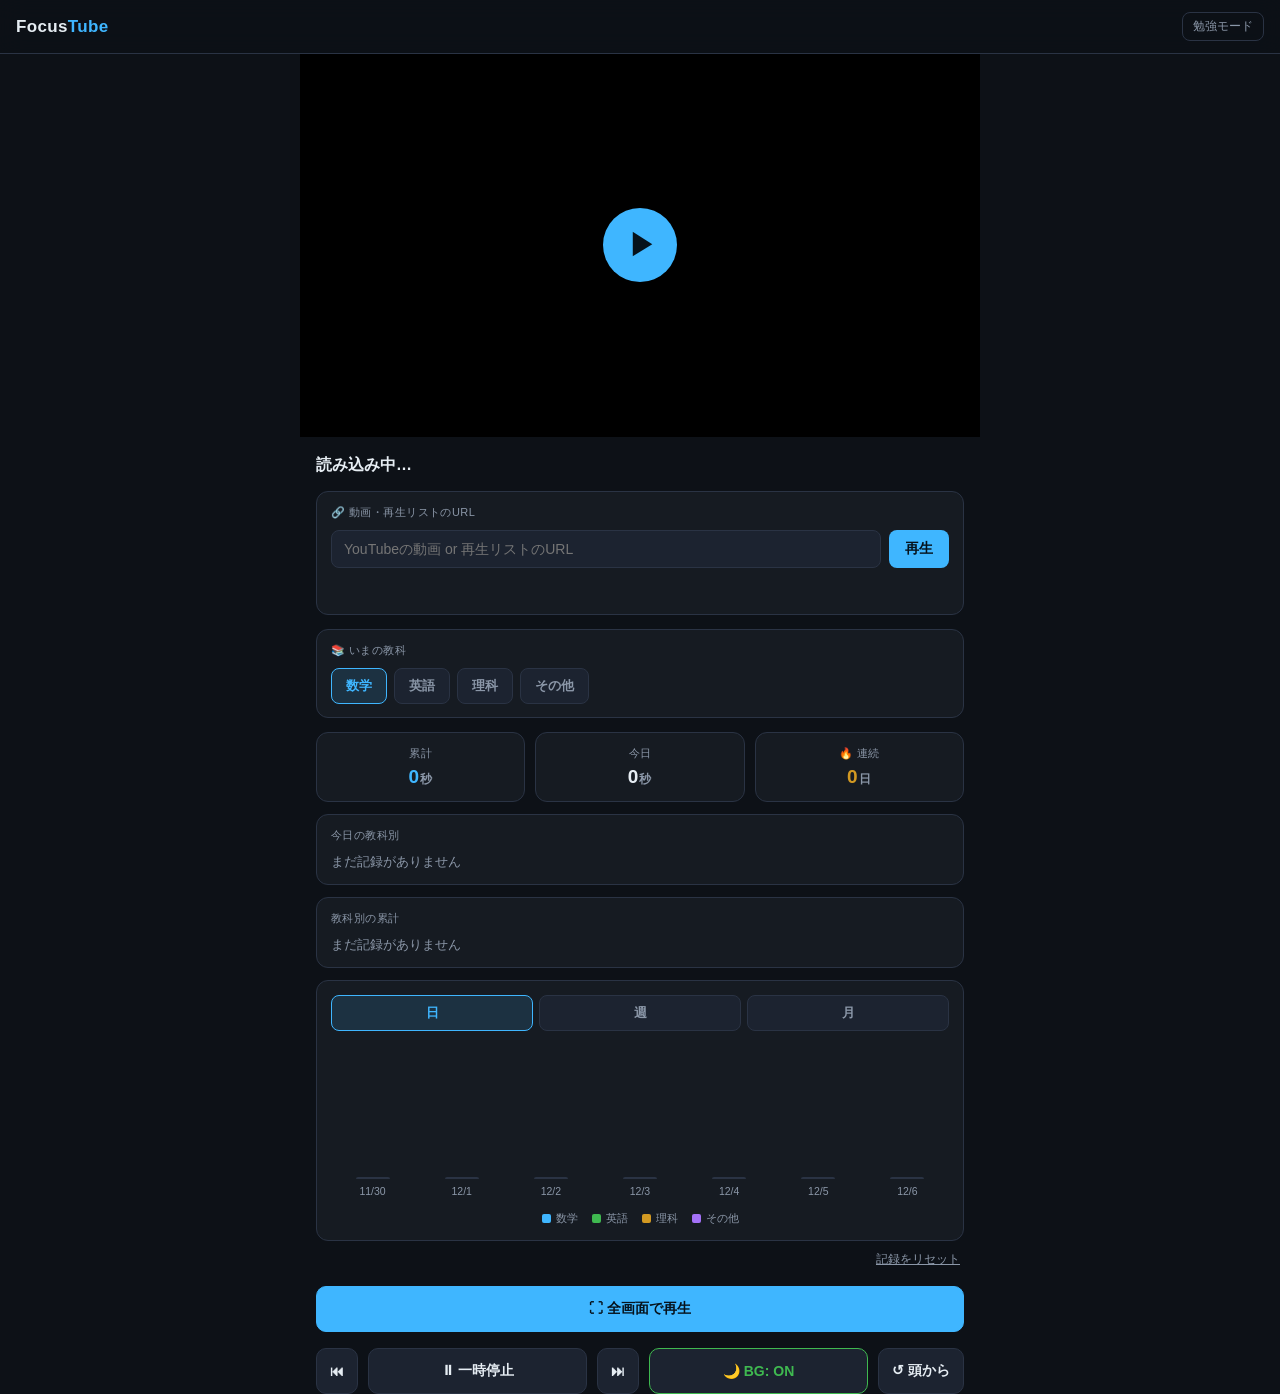
==== commit 9c3b6b89: "Add URL input for videos and playlists with prev/next controls Co-Authored-By: Claude Sonnet 5.5 <no" ====
--- a/index.html
+++ b/index.html
@@ -74,11 +74,10 @@
 .subjList .row:first-of-type{margin-top:0}
 .subjList .nm{font-size:13px;width:50px;min-width:50px;color:var(--text)}
 .subjList .barwrap{flex:1;background:var(--panel2);border-radius:6px;height:9px;overflow:hidden}
-.subjList .barwrap .b{display:block;height:100%;background:linear-gradient(90deg,var(--accent),#2b7fb8);border-radius:6px;transition:width .3s}
+.subjList .barwrap .b{display:block;height:100%;border-radius:6px;transition:width .3s}
 .subjList .tm{font-size:12px;color:var(--sub);min-width:64px;text-align:right;font-variant-numeric:tabular-nums}
 .subjList .tm small{margin:0 1px}
 .subjList .empty{font-size:12.5px;color:var(--sub)}
-#subjTotal .barwrap .b{background:linear-gradient(90deg,var(--warn),#a06f10)}
 
 #stats{margin-top:14px;display:flex;gap:10px}
 #stats .stat{flex:1;background:var(--panel);border:1px solid var(--line);border-radius:12px;padding:13px 10px;text-align:center}
@@ -115,6 +114,16 @@
 .controls button:active{background:var(--panel)}
 #bgToggle.on{border-color:var(--ok);color:var(--ok)}
 #replay{flex:0 0 auto}
+#srcCard{margin-top:14px;background:var(--panel);border:1px solid var(--line);border-radius:12px;padding:13px 14px}
+#srcCard .lbl{font-size:11px;color:var(--sub);letter-spacing:.04em;margin-bottom:10px}
+#srcForm{display:flex;gap:8px}
+#srcInput{flex:1;min-width:0;background:var(--panel2);border:1px solid var(--line);color:var(--text);border-radius:8px;padding:10px 12px;font-size:14px}
+#srcInput:focus{outline:none;border-color:var(--accent)}
+#srcGo{background:var(--accent);color:#06121c;border:none;border-radius:8px;padding:0 16px;font-size:14px;font-weight:700;cursor:pointer}
+#srcMsg{font-size:12px;color:var(--sub);margin-top:8px;min-height:15px}
+#srcMsg.err{color:var(--err)}
+#srcRecent{display:flex;flex-direction:column;gap:6px;margin-top:10px}
+#srcRecent .rc{background:var(--panel2);border:1px solid var(--line);color:var(--sub);border-radius:8px;padding:8px 10px;font-size:12px;text-align:left;cursor:pointer;overflow:hidden;text-overflow:ellipsis;white-space:nowrap}
 #fsBtn{background:var(--accent);color:#06121c;border-color:var(--accent);font-weight:700}
 </style>
 </head>
@@ -134,6 +143,16 @@
 
 <div id="info">
   <div id="vTitle">読み込み中…</div>
+
+  <div id="srcCard">
+    <div class="lbl">🔗 動画・再生リストのURL</div>
+    <form id="srcForm">
+      <input id="srcInput" type="text" inputmode="url" autocomplete="off" placeholder="YouTubeの動画 or 再生リストのURL">
+      <button id="srcGo" type="submit">再生</button>
+    </form>
+    <div id="srcMsg"></div>
+    <div id="srcRecent"></div>
+  </div>
 
   <div id="subjCard">
     <div class="lbl">📚 いまの教科</div>
@@ -163,7 +182,9 @@
   <button id="fsBtn">⛶ 全画面で再生</button>
 </div>
 <div class="controls">
+  <button id="prevBtn" style="flex:0 0 auto">⏮</button>
   <button id="playPause">⏸ 一時停止</button>
+  <button id="nextBtn" style="flex:0 0 auto">⏭</button>
   <button id="bgToggle" class="on">🌙 BG: ON</button>
   <button id="replay">↺ 頭から</button>
 </div>
@@ -173,8 +194,36 @@
   src="[data-uri]"></audio>
 
 <script>
-// ▼ 固定する勉強用BGM動画ID(https://youtu.be/vr9dLvJs7VE)
-const FIXED_ID = 'vr9dLvJs7VE';
+// 既定の勉強用BGM動画(https://youtu.be/vr9dLvJs7VE)。URL欄で動画・再生リストに切り替えられる
+const DEFAULT_SRC = { video:'vr9dLvJs7VE', list:null };
+const SRC_KEY = 'focusTube.source';
+const RECENT_KEY = 'focusTube.recent';
+let src = DEFAULT_SRC, recent = [];
+try{ const j = JSON.parse(localStorage.getItem(SRC_KEY)); if (j && (j.video || j.list)) src = j; }catch(e){}
+try{ recent = JSON.parse(localStorage.getItem(RECENT_KEY)) || []; }catch(e){ recent = []; }
+let FIXED_ID = src.video || DEFAULT_SRC.video; // アートワーク用(いま再生中の動画ID)
+
+// URL(または11桁ID / PLから始まるID)から動画ID・再生リストIDを取り出す
+function parseSource(text){
+  text = (text || '').trim();
+  if (!text) return null;
+  let video = null, list = null;
+  try{
+    const u = new URL(/^https?:\/\//i.test(text) ? text : 'https://' + text);
+    list = u.searchParams.get('list');
+    video = u.searchParams.get('v');
+    if (!video && /(^|\.)youtu\.be$/.test(u.hostname)) video = u.pathname.slice(1).split('/')[0];
+    if (!video){ const m = u.pathname.match(/^\/(?:embed|shorts|live)\/([\w-]{11})/); if (m) video = m[1]; }
+  }catch(e){}
+  if (!video && !list){
+    if (/^[\w-]{11}$/.test(text)) video = text;
+    else if (/^(PL|UU|OL|FL|RD)[\w-]+$/.test(text)) list = text;
+  }
+  if (video && !/^[\w-]{11}$/.test(video)) video = null;
+  if (list && !/^[\w-]+$/.test(list)) list = null;
+  if (list && list.startsWith('RD')) list = null; // ミックスリストは埋め込み不可のため動画のみ扱う
+  return (video || list) ? { video, list } : null;
+}
 
 let player = null, apiReady = false;
 let currentTitle = '';
@@ -387,7 +436,7 @@
   const max = Math.max(...rows.map(r => r.sec));
   wrap.innerHTML = '<div class="lbl">'+label+'</div>' + rows.map(r =>
     '<div class="row"><span class="nm">'+r.name+'</span>'+
-    '<span class="barwrap"><span class="b" style="width:'+Math.max(6, Math.round(r.sec/max*100))+'%"></span></span>'+
+    '<span class="barwrap"><span class="b" style="width:'+Math.max(6, Math.round(r.sec/max*100))+'%;background:'+subjColor(r.name)+'"></span></span>'+
     '<span class="tm">'+fmt(r.sec)+'</span></div>').join('');
 }
 function renderSubjBreak(){
@@ -414,17 +463,68 @@
 };
 
 function createPlayer(){
-  fetchTitle(FIXED_ID);
-  player = new YT.Player('player', {
-    videoId: FIXED_ID,
-    playerVars: { rel:0, playsinline:1, iv_load_policy:3, modestbranding:1 },
-    events: {
-      onReady: () => {}, // 自動再生はしない(ポスターのタップ or 全画面ボタンで開始)
+  const vars = { rel:0, playsinline:1, iv_load_policy:3, modestbranding:1 };
+  if (src.list){ vars.listType = 'playlist'; vars.list = src.list; }
+  const opts = { playerVars: vars, events: {
+      onReady: () => { updateTitle(); },
       onStateChange: onState,
       onError: onError
-    }
+  }};
+  if (src.video && !src.list) opts.videoId = src.video;
+  player = new YT.Player('player', opts);
+  updatePoster();
+}
+
+function updatePoster(){
+  const p = $('poster');
+  p.style.backgroundImage = src.video ? "url('https://i.ytimg.com/vi/"+src.video+"/hqdefault.jpg')" : 'none';
+  p.style.backgroundColor = '#10151d';
+  p.classList.remove('hide');
+}
+
+// 読み込んだ動画/リストに切り替える(自動再生はしない。ポスターをタップで開始)
+function loadSource(s){
+  src = s; FIXED_ID = s.video || FIXED_ID;
+  try{ localStorage.setItem(SRC_KEY, JSON.stringify(s)); }catch(e){}
+  if (statsTimer) accumulate();
+  updatePoster();
+  if (!player || !player.loadPlaylist) return;
+  if (s.list){
+    player.cuePlaylist({ listType:'playlist', list:s.list, index:0 });
+  } else {
+    player.cueVideoById(s.video);
+  }
+  $('vTitle').textContent = '読み込み中…';
+}
+
+function saveRecent(s, title){
+  const key = (s.list ? 'L:' + s.list : 'V:' + s.video);
+  recent = recent.filter(r => r.key !== key);
+  recent.unshift({ key, video:s.video, list:s.list, title: title || key });
+  recent = recent.slice(0, 5);
+  try{ localStorage.setItem(RECENT_KEY, JSON.stringify(recent)); }catch(e){}
+  renderRecent();
+}
+function renderRecent(){
+  $('srcRecent').innerHTML = recent.map((r, i) =>
+    '<button class="rc" data-i="'+i+'">'+(r.list ? '📃 ' : '▶ ')+String(r.title).replace(/[<>&]/g, c => ({'<':'&lt;','>':'&gt;','&':'&amp;'}[c]))+'</button>').join('');
+  document.querySelectorAll('#srcRecent .rc').forEach(b => {
+    b.onclick = () => { const r = recent[+b.dataset.i]; loadSource({ video:r.video, list:r.list }); };
   });
 }
+function setSrcMsg(t, err){ $('srcMsg').textContent = t || ''; $('srcMsg').classList.toggle('err', !!err); }
+
+$('srcForm').onsubmit = ev => {
+  ev.preventDefault();
+  const s = parseSource($('srcInput').value);
+  if (!s){ setSrcMsg('URLを読み取れませんでした。YouTubeの動画か再生リストのURLを貼ってください。', true); return; }
+  setSrcMsg(s.list ? '再生リストを読み込みました。▶を押すと始まります。' : '動画を読み込みました。▶を押すと始まります。');
+  $('srcInput').value = '';
+  loadSource(s);
+};
+$('prevBtn').onclick = () => { if (player && player.previousVideo) player.previousVideo(); };
+$('nextBtn').onclick = () => { if (player && player.nextVideo) player.nextVideo(); };
+renderRecent();
 
 // サムネイル+再生ボタン。タップで確実に再生を開始する
 $('poster').onclick = () => {
@@ -433,6 +533,7 @@
 };
 
 function onState(e){
+  if (e.data === YT.PlayerState.PLAYING || e.data === YT.PlayerState.CUED) updateTitle();
   if (e.data === YT.PlayerState.PLAYING){
     isPlaying = true;
     $('poster').classList.add('hide');
@@ -462,16 +563,23 @@
   $('vTitle').textContent = 'この動画は再生できませんでした(エラー' + e.data + ')。埋め込み再生が許可されているか確認してください。';
 }
 
-async function fetchTitle(id){
+// いま再生(待機)中の動画のタイトル・IDをプレーヤーから取得して表示
+function updateTitle(){
   try{
-    const r = await fetch('https://noembed.com/embed?url=https://www.youtube.com/watch?v=' + id);
-    const j = await r.json();
-    currentTitle = j.title || ('動画 ' + id);
-  }catch(e){
-    currentTitle = '動画 ' + id;
-  }
-  $('vTitle').textContent = currentTitle;
-  setMediaMetadata();
+    const d = player.getVideoData();
+    if (d && d.video_id){
+      FIXED_ID = d.video_id;
+      currentTitle = d.title || ('動画 ' + d.video_id);
+      let t = currentTitle;
+      if (src.list){
+        const i = player.getPlaylistIndex(), n = (player.getPlaylist() || []).length;
+        if (i >= 0 && n) t = '(' + (i+1) + '/' + n + ') ' + t;
+      }
+      $('vTitle').textContent = t;
+      setMediaMetadata();
+      if (d.title) saveRecent(src, src.list ? (d.title + ' ほか') : d.title);
+    }
+  }catch(e){}
 }
 
 /* ---- バックグラウンド再生の安定化 ---- */
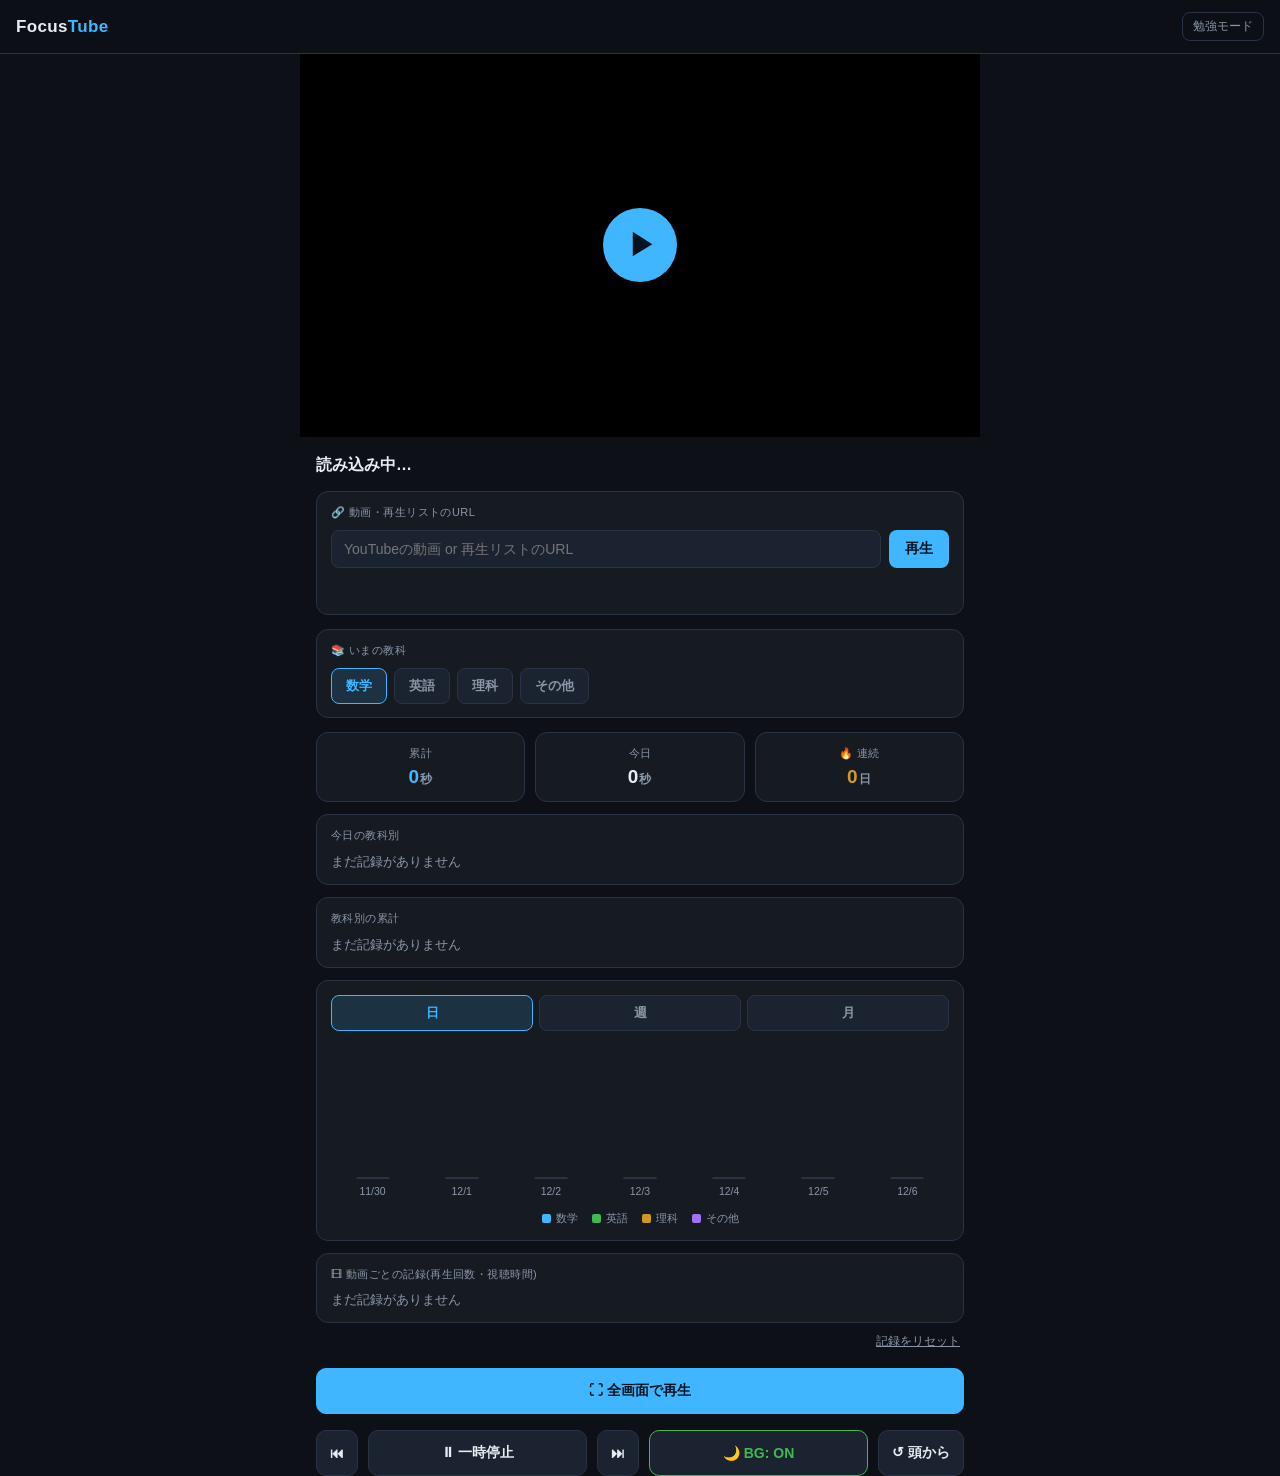
==== commit 413b0ff8: "Fix black screen on unembeddable playlist videos; add playlist list and per-video stats Co-Authored-" ====
--- a/index.html
+++ b/index.html
@@ -124,6 +124,18 @@
 #srcMsg.err{color:var(--err)}
 #srcRecent{display:flex;flex-direction:column;gap:6px;margin-top:10px}
 #srcRecent .rc{background:var(--panel2);border:1px solid var(--line);color:var(--sub);border-radius:8px;padding:8px 10px;font-size:12px;text-align:left;cursor:pointer;overflow:hidden;text-overflow:ellipsis;white-space:nowrap}
+#listCard,#vidStats{margin-top:12px;background:var(--panel);border:1px solid var(--line);border-radius:12px;padding:13px 14px}
+#listCard .lbl,#vidStats .lbl{font-size:11px;color:var(--sub);letter-spacing:.04em;margin-bottom:10px}
+.vrow{display:flex;align-items:center;gap:10px;padding:7px 4px;border-top:1px solid var(--line);cursor:pointer}
+.vrow:first-of-type{border-top:none}
+.vrow.cur{background:var(--accent-dim);border-radius:8px}
+.vrow.bad{opacity:.45}
+.vrow img{width:72px;height:40px;object-fit:cover;border-radius:5px;background:#000;flex:none}
+.vrow .no{font-size:11px;color:var(--sub);width:22px;text-align:right;flex:none}
+.vrow .tt{flex:1;min-width:0;font-size:12.5px;line-height:1.4;overflow:hidden;display:-webkit-box;-webkit-line-clamp:2;-webkit-box-orient:vertical}
+.vrow .st{font-size:11px;color:var(--sub);text-align:right;flex:none;font-variant-numeric:tabular-nums;line-height:1.5}
+.vrow .st b{color:var(--accent);font-weight:700}
+#vidStats .vrow{cursor:default}
 #fsBtn{background:var(--accent);color:#06121c;border-color:var(--accent);font-weight:700}
 </style>
 </head>
@@ -152,6 +164,11 @@
     </form>
     <div id="srcMsg"></div>
     <div id="srcRecent"></div>
+  </div>
+
+  <div id="listCard" hidden>
+    <div class="lbl" id="listLbl">▶ 再生リスト</div>
+    <div id="listRows"></div>
   </div>
 
   <div id="subjCard">
@@ -175,6 +192,10 @@
     <div id="chart"></div>
     <div id="chartLegend"></div>
   </div>
+  <div id="vidStats">
+    <div class="lbl">🎞 動画ごとの記録(再生回数・視聴時間)</div>
+    <div id="vidRows"></div>
+  </div>
   <div id="resetWrap"><button id="resetBtn">記録をリセット</button></div>
 </div>
 
@@ -238,6 +259,18 @@
 let lastCT = null, lastWall = null, statsTimer = null, rafId = null, shownSec = -1, chartMode = 'day';
 
 const dayKey = d => (d || new Date()).toLocaleDateString('sv'); // YYYY-MM-DD(ローカル日付)
+/* ---- 動画ごとの記録 { id: {title, plays, sec} } ---- */
+const VID_KEY = 'focusTube.videos';
+let vids = {};
+try{ vids = JSON.parse(localStorage.getItem(VID_KEY)) || {}; }catch(e){ vids = {}; }
+function saveVids(){ try{ localStorage.setItem(VID_KEY, JSON.stringify(vids)); }catch(e){} }
+function vrec(id){ return vids[id] || (vids[id] = { title:'', plays:0, sec:0 }); }
+let errStreak = 0;               // 連続で再生できなかった本数
+let countedId = null;            // 今の再生で「1回」を数え済みの動画ID
+const badIds = new Set();        // 埋め込み不可で再生できなかった動画ID
+const titleCache = {};           // id -> タイトル
+function esc(t){ return String(t).replace(/[<>&"]/g, c => ({'<':'&lt;','>':'&gt;','&':'&amp;','"':'&quot;'}[c])); }
+
 function saveDays(){ try{ localStorage.setItem(DAYS_KEY, JSON.stringify(days)); }catch(e){} }
 
 /* ---- 教科ごとの記録 ---- */
@@ -282,6 +315,7 @@
       days[k] = (days[k] || 0) + add; saveDays();
       const sd = subjDays[k] || (subjDays[k] = {});
       sd[curSubj] = (sd[curSubj] || 0) + add; saveSubj();
+      if (FIXED_ID){ vrec(FIXED_ID).sec += add; saveVids(); }
     }
   }
   lastCT = ct; lastWall = now;
@@ -451,6 +485,76 @@
   $('streakV').innerHTML = calcStreak() + '<small>日</small>';
   renderSubjBreak();
   renderChart();
+  renderVidStats();
+}
+
+function fmtMin(sec){
+  sec = Math.floor(sec);
+  if (sec >= 3600) return Math.floor(sec/3600) + '時間' + Math.floor(sec%3600/60) + '分';
+  if (sec >= 60) return Math.floor(sec/60) + '分' + (sec%60) + '秒';
+  return sec + '秒';
+}
+function vidTitle(id){ return (vids[id] && vids[id].title) || titleCache[id] || ('動画 ' + id); }
+function renderVidStats(){
+  const rows = Object.keys(vids).filter(id => vids[id].plays > 0 || vids[id].sec >= 1)
+    .sort((a,b) => vids[b].sec - vids[a].sec);
+  $('vidRows').innerHTML = rows.length ? rows.map(id =>
+    '<div class="vrow"><img loading="lazy" src="https://i.ytimg.com/vi/'+id+'/mqdefault.jpg" alt="">'+
+    '<div class="tt">'+esc(vidTitle(id))+'</div>'+
+    '<div class="st"><b>'+vids[id].plays+'回</b><br>'+fmtMin(vids[id].sec)+'</div></div>').join('')
+    : '<div style="font-size:12.5px;color:var(--sub)">まだ記録がありません</div>';
+}
+
+// 再生リストの一覧(タップで再生)
+let listIds = [];
+function renderList(){
+  let ids = [];
+  try{ ids = (src.list && player && player.getPlaylist && player.getPlaylist()) || []; }catch(e){}
+  listIds = ids;
+  $('listCard').hidden = !ids.length;
+  if (!ids.length) return;
+  let cur = -1; try{ cur = player.getPlaylistIndex(); }catch(e){}
+  $('listLbl').textContent = '▶ 再生リスト(' + ids.length + '本)';
+  $('listRows').innerHTML = ids.map((id, i) => {
+    const r = vids[id];
+    return '<div class="vrow'+(i===cur?' cur':'')+(badIds.has(id)?' bad':'')+'" data-i="'+i+'">'+
+      '<span class="no">'+(i+1)+'</span>'+
+      '<img loading="lazy" src="https://i.ytimg.com/vi/'+id+'/mqdefault.jpg" alt="">'+
+      '<div class="tt">'+esc(vidTitle(id))+(badIds.has(id)?'(再生不可)':'')+'</div>'+
+      '<div class="st">'+(r && r.plays ? '<b>'+r.plays+'回</b><br>'+fmtMin(r.sec) : '')+'</div></div>';
+  }).join('');
+  document.querySelectorAll('#listRows .vrow').forEach(el => {
+    el.onclick = () => {
+      $('poster').classList.add('hide');
+      if (bgEnabled) silence.play().catch(()=>{});
+      countedId = null;
+      try{ player.playVideoAt(+el.dataset.i); }catch(e){}
+      window.scrollTo({ top:0, behavior:'smooth' });
+    };
+  });
+  fillTitles(ids);
+}
+// 一覧のタイトルを(1本ずつ控えめに)取得して保存
+let titleBusy = false;
+async function fillTitles(ids){
+  if (titleBusy) return; titleBusy = true;
+  let changed = false;
+  for (const id of ids.slice(0, 200)){
+    if (vidTitle(id) !== '動画 ' + id) continue;
+    try{
+      const r = await fetch('https://noembed.com/embed?url=https://www.youtube.com/watch?v=' + id);
+      const j = await r.json();
+      if (j.title){ titleCache[id] = j.title; if (vids[id]) vids[id].title = j.title; changed = true; }
+    }catch(e){}
+    if (changed) { changed = false; patchTitles(); }
+  }
+  titleBusy = false; saveVids();
+}
+function patchTitles(){
+  document.querySelectorAll('#listRows .vrow').forEach(el => {
+    const id = listIds[+el.dataset.i];
+    el.querySelector('.tt').textContent = vidTitle(id) + (badIds.has(id) ? '(再生不可)' : '');
+  });
 }
 
 /* ===================== YouTube IFRAME API ===================== */
@@ -466,7 +570,7 @@
   const vars = { rel:0, playsinline:1, iv_load_policy:3, modestbranding:1 };
   if (src.list){ vars.listType = 'playlist'; vars.list = src.list; }
   const opts = { playerVars: vars, events: {
-      onReady: () => { updateTitle(); },
+      onReady: () => { playerReady = true; if (pendingCue) cueCurrent(); else { updateTitle(); renderList(); } },
       onStateChange: onState,
       onError: onError
   }};
@@ -484,17 +588,17 @@
 
 // 読み込んだ動画/リストに切り替える(自動再生はしない。ポスターをタップで開始)
 function loadSource(s){
-  src = s; FIXED_ID = s.video || FIXED_ID;
+  src = s; FIXED_ID = s.video || FIXED_ID; countedId = null;
   try{ localStorage.setItem(SRC_KEY, JSON.stringify(s)); }catch(e){}
   if (statsTimer) accumulate();
   updatePoster();
-  if (!player || !player.loadPlaylist) return;
-  if (s.list){
-    player.cuePlaylist({ listType:'playlist', list:s.list, index:0 });
-  } else {
-    player.cueVideoById(s.video);
-  }
   $('vTitle').textContent = '読み込み中…';
+  if (playerReady) cueCurrent(); else pendingCue = true;   // 準備前に選ばれた場合は onReady で読み込む
+}
+let playerReady = false, pendingCue = false;
+function cueCurrent(){
+  if (src.list) player.cuePlaylist({ listType:'playlist', list:src.list, index:0 });
+  else player.cueVideoById(src.video);
 }
 
 function saveRecent(s, title){
@@ -533,9 +637,15 @@
 };
 
 function onState(e){
-  if (e.data === YT.PlayerState.PLAYING || e.data === YT.PlayerState.CUED) updateTitle();
+  if (e.data === YT.PlayerState.PLAYING || e.data === YT.PlayerState.CUED){ updateTitle(); renderList(); }
+  if (e.data === YT.PlayerState.PLAYING) errStreak = 0;
   if (e.data === YT.PlayerState.PLAYING){
     isPlaying = true;
+    if (FIXED_ID && countedId !== FIXED_ID){
+      countedId = FIXED_ID;
+      const r = vrec(FIXED_ID); r.plays++; r.title = currentTitle || r.title; saveVids();
+      renderVidStats(); if (src.list) renderList();
+    }
     $('poster').classList.add('hide');
     $('playPause').textContent = '⏸ 一時停止';
     if (bgEnabled){ startSilence(); acquireWake(); }
@@ -550,7 +660,7 @@
     accumulate();
     releaseWake();
   } else if (e.data === YT.PlayerState.ENDED){
-    isPlaying = false;
+    isPlaying = false; countedId = null;
     $('playPause').textContent = '▶ 再生';
     stopSilence();
     stopPositionSync();
@@ -560,7 +670,23 @@
 }
 
 function onError(e){
-  $('vTitle').textContent = 'この動画は再生できませんでした(エラー' + e.data + ')。埋め込み再生が許可されているか確認してください。';
+  // 100:削除/非公開 101・150:埋め込み禁止 など。再生リストなら次の動画へ自動で進む
+  let id = FIXED_ID;
+  try{ const d = player.getVideoData(); if (d && d.video_id) id = d.video_id; }catch(_){}
+  badIds.add(id);
+  if (src.list){
+    let i = -1, n = 0;
+    try{ i = player.getPlaylistIndex(); n = player.getPlaylist().length; }catch(_){}
+    renderList();
+    const atEnd = n > 0 && i >= n - 1;
+    if (!atEnd && ++errStreak <= 30){
+      $('vTitle').textContent = '再生できない動画をスキップします' + (n ? '(' + (i+1) + '/' + n + ')' : '') + '…';
+      setTimeout(() => { try{ player.nextVideo(); }catch(_){} }, 600);
+      return;
+    }
+  }
+  $('poster').classList.add('hide');
+  $('vTitle').textContent = 'この動画は再生できませんでした(エラー' + e.data + ')。埋め込み再生が許可されていない可能性があります。';
 }
 
 // いま再生(待機)中の動画のタイトル・IDをプレーヤーから取得して表示
@@ -577,7 +703,9 @@
       }
       $('vTitle').textContent = t;
       setMediaMetadata();
+      if (d.title){ titleCache[d.video_id] = d.title; if (vids[d.video_id]) vids[d.video_id].title = d.title; }
       if (d.title) saveRecent(src, src.list ? (d.title + ' ほか') : d.title);
+      renderList();
     }
   }catch(e){}
 }
@@ -670,7 +798,7 @@
   if (bgEnabled && isPlaying){ startSilence(); acquireWake(); }
   else { stopSilence(); releaseWake(); }
 };
-$('replay').onclick = () => { if(player){ player.seekTo(0, true); player.playVideo(); } };
+$('replay').onclick = () => { countedId = null; if(player){ player.seekTo(0, true); player.playVideo(); } };
 // 再生して全画面にする
 $('fsBtn').onclick = () => {
   if (player && player.playVideo) player.playVideo();
@@ -687,6 +815,7 @@
   if (!confirm('すべての再生記録をリセットしますか?')) return;
   days = {}; saveDays();
   subjDays = {}; saveSubj();
+  vids = {}; saveVids();
   renderStats();
 };
 
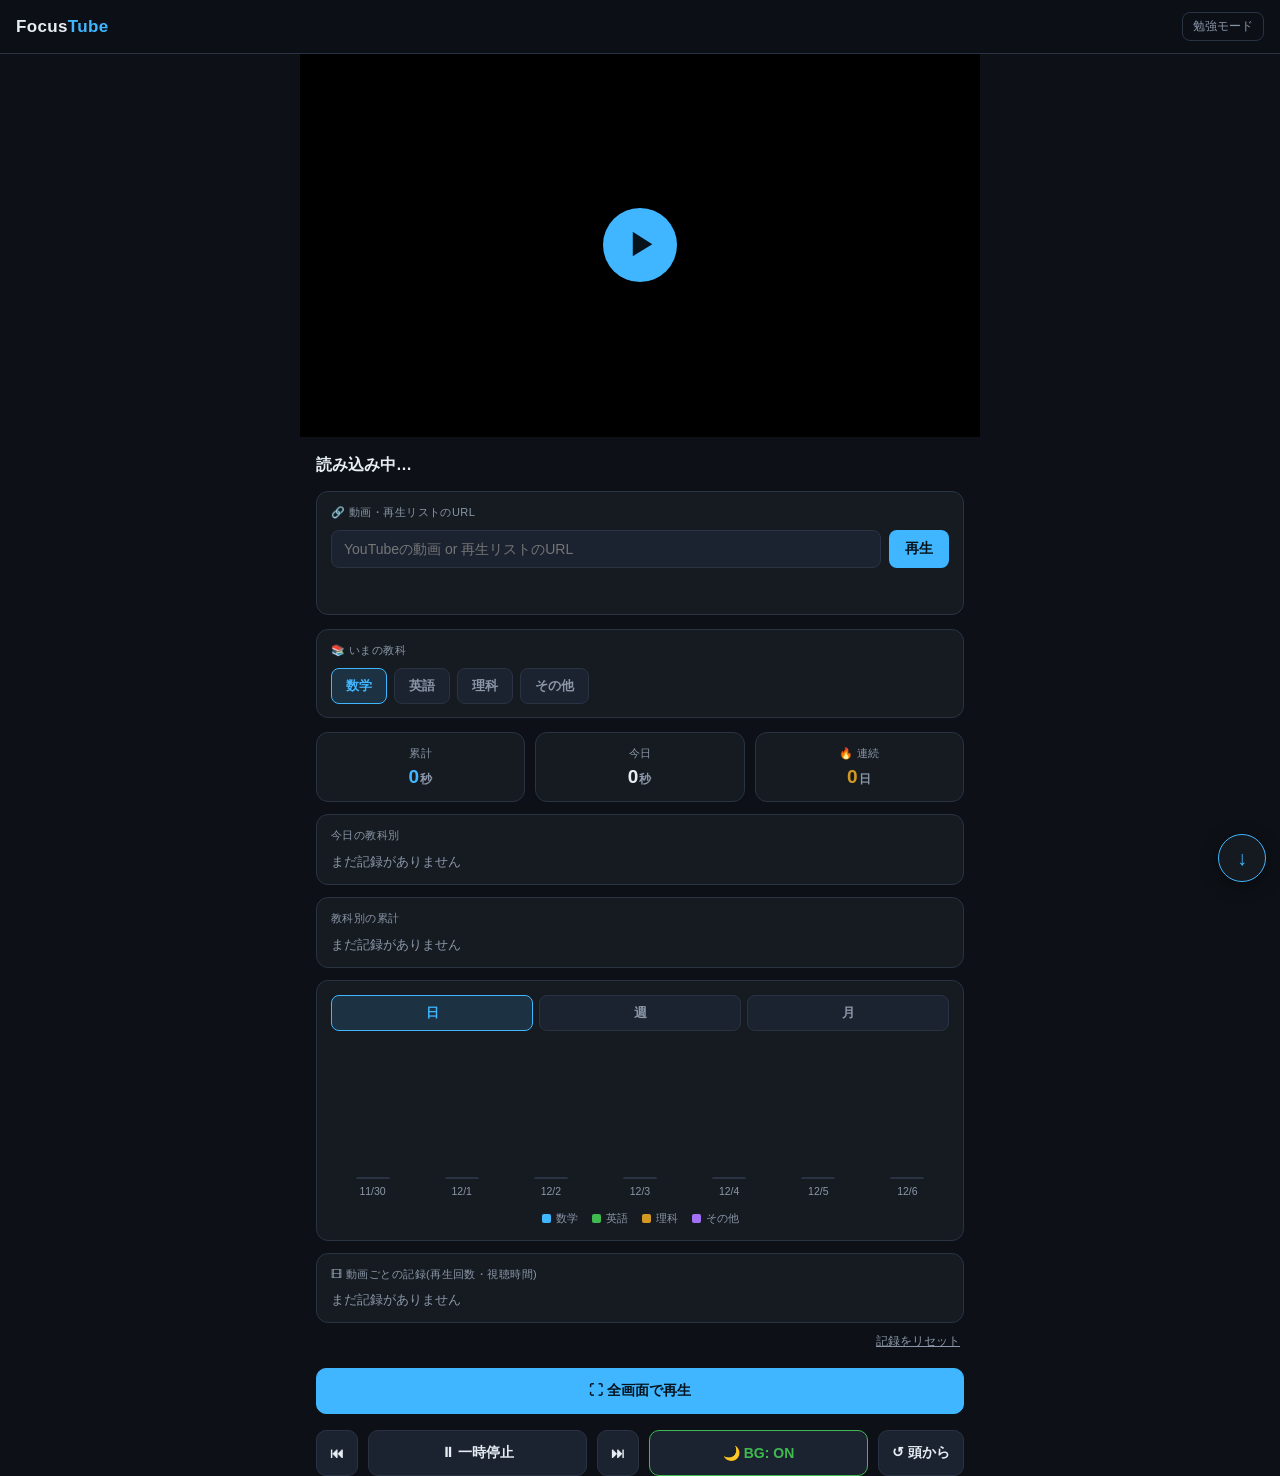
==== commit 9bdd4c43: "Show watch minutes on list rows, add list toggle and scroll jump button Co-Authored-By: Claude Sonne" ====
--- a/index.html
+++ b/index.html
@@ -136,6 +136,15 @@
 .vrow .st{font-size:11px;color:var(--sub);text-align:right;flex:none;font-variant-numeric:tabular-nums;line-height:1.5}
 .vrow .st b{color:var(--accent);font-weight:700}
 #vidStats .vrow{cursor:default}
+.lhead{display:flex;align-items:center;justify-content:space-between;gap:10px}
+.lhead .lbl{margin-bottom:0!important}
+#listToggle{background:var(--panel2);border:1px solid var(--line);color:var(--accent);border-radius:8px;padding:7px 12px;font-size:12.5px;font-weight:700;cursor:pointer;white-space:nowrap}
+#listRows{margin-top:10px}
+#listRows[hidden]{display:none}
+.vrow .min{font-size:14px;font-weight:700;color:var(--accent);min-width:44px;text-align:right;font-variant-numeric:tabular-nums;flex:none}
+.vrow .min small{font-size:10px;color:var(--sub);font-weight:600;margin-left:1px}
+.vrow .min.zero{color:var(--line)}
+#scrollFab{position:fixed;right:14px;bottom:calc(18px + env(safe-area-inset-bottom));z-index:20;width:48px;height:48px;border-radius:50%;border:1px solid var(--accent);background:rgba(22,27,34,.92);color:var(--accent);font-size:20px;font-weight:700;cursor:pointer;box-shadow:0 4px 16px rgba(0,0,0,.5)}
 #fsBtn{background:var(--accent);color:#06121c;border-color:var(--accent);font-weight:700}
 </style>
 </head>
@@ -167,7 +176,10 @@
   </div>
 
   <div id="listCard" hidden>
-    <div class="lbl" id="listLbl">▶ 再生リスト</div>
+    <div class="lhead">
+      <div class="lbl" id="listLbl">▶ 再生リスト</div>
+      <button id="listToggle" type="button">一覧を隠す</button>
+    </div>
     <div id="listRows"></div>
   </div>
 
@@ -210,6 +222,8 @@
   <button id="replay">↺ 頭から</button>
 </div>
 
+<button id="scrollFab" type="button" aria-label="下へ">↓</button>
+
 <!-- 音声セッションを保持するための無音ループ(裏再生の安定化用) -->
 <audio id="silence" loop preload="auto" playsinline
   src="[data-uri]"></audio>
@@ -521,7 +535,8 @@
       '<span class="no">'+(i+1)+'</span>'+
       '<img loading="lazy" src="https://i.ytimg.com/vi/'+id+'/mqdefault.jpg" alt="">'+
       '<div class="tt">'+esc(vidTitle(id))+(badIds.has(id)?'(再生不可)':'')+'</div>'+
-      '<div class="st">'+(r && r.plays ? '<b>'+r.plays+'回</b><br>'+fmtMin(r.sec) : '')+'</div></div>';
+      '<div class="st">'+(r && r.plays ? '<b>'+r.plays+'回</b>' : '')+'</div>'+
+      (r && r.sec >= 1 ? '<div class="min">'+Math.floor(r.sec/60)+'<small>分</small></div>' : '<div class="min zero">0<small>分</small></div>')+'</div>';
   }).join('');
   document.querySelectorAll('#listRows .vrow').forEach(el => {
     el.onclick = () => {
@@ -534,6 +549,37 @@
   });
   fillTitles(ids);
 }
+// 一覧の表示/非表示(1タップ)。状態は保存する
+const LIST_OPEN_KEY = 'focusTube.listOpen';
+let listOpen = true;
+try{ listOpen = localStorage.getItem(LIST_OPEN_KEY) !== '0'; }catch(e){}
+function applyListOpen(){
+  $('listRows').hidden = !listOpen;
+  $('listToggle').textContent = listOpen ? '一覧を隠す' : '一覧を表示';
+}
+$('listToggle').onclick = () => {
+  listOpen = !listOpen;
+  try{ localStorage.setItem(LIST_OPEN_KEY, listOpen ? '1' : '0'); }catch(e){}
+  applyListOpen();
+};
+applyListOpen();
+
+// 右下のボタン: 下まで/上まで一気にスクロール
+function pageBottom(){ return document.documentElement.scrollHeight - window.innerHeight; }
+function updateFab(){
+  const nearBottom = window.scrollY > pageBottom() - 200;
+  const f = $('scrollFab');
+  f.textContent = nearBottom ? '↑' : '↓';
+  f.setAttribute('aria-label', nearBottom ? '上へ' : '下へ');
+}
+$('scrollFab').onclick = () => {
+  const nearBottom = window.scrollY > pageBottom() - 200;
+  window.scrollTo({ top: nearBottom ? 0 : pageBottom(), behavior:'smooth' });
+};
+window.addEventListener('scroll', updateFab, { passive:true });
+window.addEventListener('resize', updateFab);
+updateFab();
+
 // 一覧のタイトルを(1本ずつ控えめに)取得して保存
 let titleBusy = false;
 async function fillTitles(ids){
